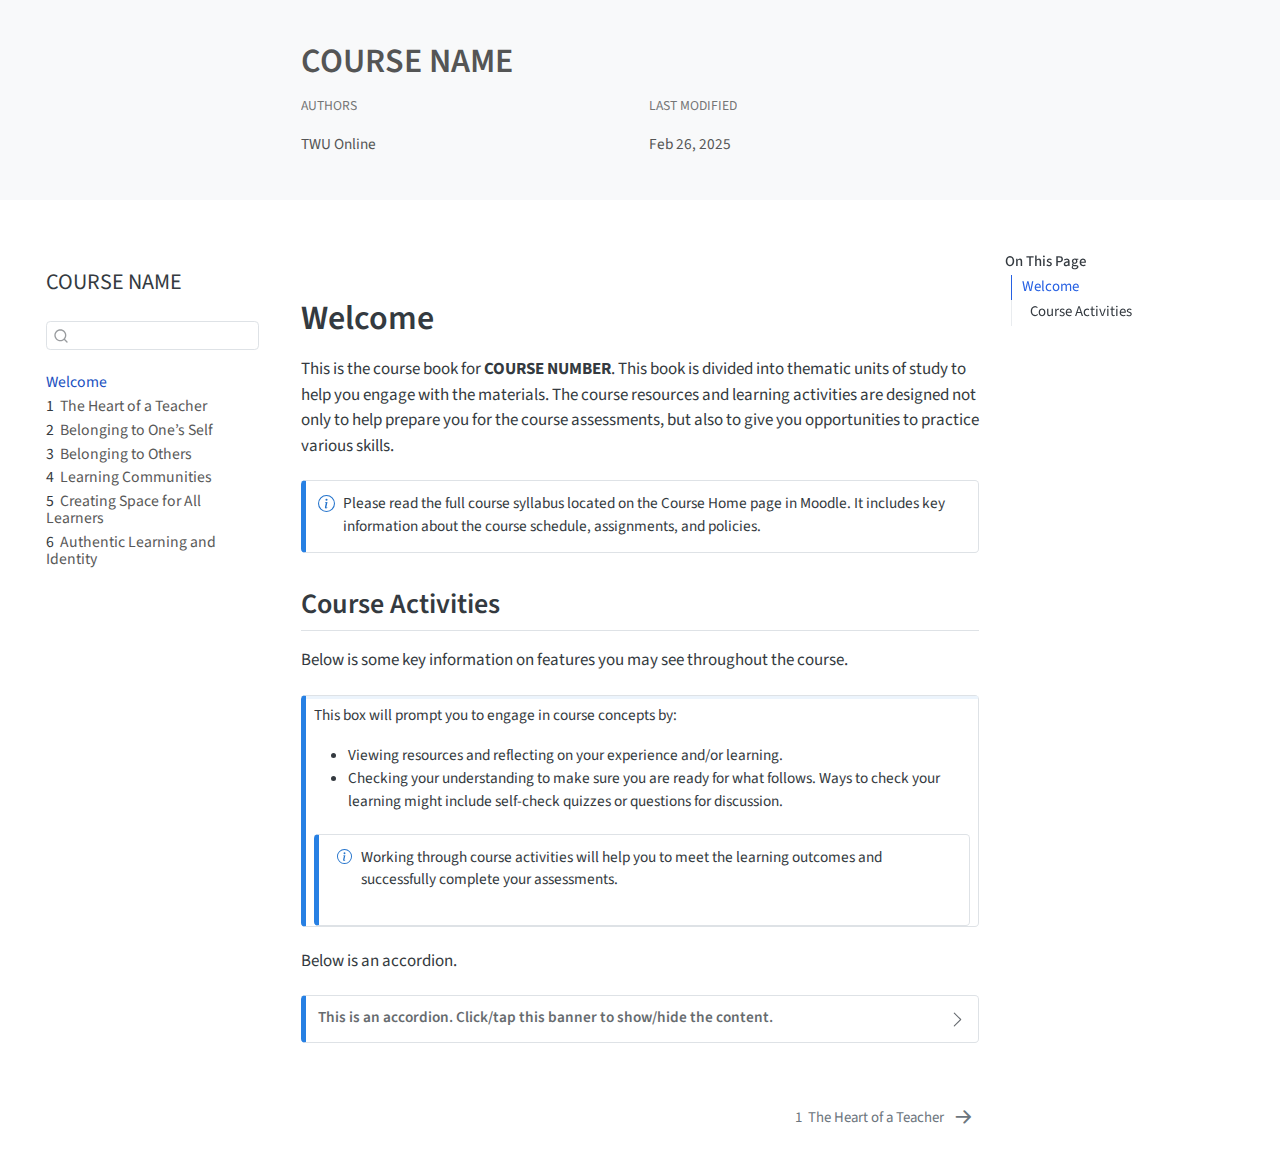
==== docs/index.html @ 06bf8e3d "initial Quarto conversion from bookdown" ====
<!DOCTYPE html>
<html xmlns="http://www.w3.org/1999/xhtml" lang="en" xml:lang="en"><head>

<meta charset="utf-8">
<meta name="generator" content="quarto-1.6.42">

<meta name="viewport" content="width=device-width, initial-scale=1.0, user-scalable=yes">

<meta name="author" content="TWU Online">

<title>COURSE NAME</title>
<style>
code{white-space: pre-wrap;}
span.smallcaps{font-variant: small-caps;}
div.columns{display: flex; gap: min(4vw, 1.5em);}
div.column{flex: auto; overflow-x: auto;}
div.hanging-indent{margin-left: 1.5em; text-indent: -1.5em;}
ul.task-list{list-style: none;}
ul.task-list li input[type="checkbox"] {
  width: 0.8em;
  margin: 0 0.8em 0.2em -1em; /* quarto-specific, see https://github.com/quarto-dev/quarto-cli/issues/4556 */ 
  vertical-align: middle;
}
</style>


<script src="site_libs/quarto-nav/quarto-nav.js"></script>
<script src="site_libs/quarto-nav/headroom.min.js"></script>
<script src="site_libs/clipboard/clipboard.min.js"></script>
<script src="site_libs/quarto-search/autocomplete.umd.js"></script>
<script src="site_libs/quarto-search/fuse.min.js"></script>
<script src="site_libs/quarto-search/quarto-search.js"></script>
<meta name="quarto:offset" content="./">
<link href="./u1.html" rel="next">
<script src="site_libs/quarto-html/quarto.js"></script>
<script src="site_libs/quarto-html/popper.min.js"></script>
<script src="site_libs/quarto-html/tippy.umd.min.js"></script>
<script src="site_libs/quarto-html/anchor.min.js"></script>
<link href="site_libs/quarto-html/tippy.css" rel="stylesheet">
<link href="site_libs/quarto-html/quarto-syntax-highlighting-2f5df379a58b258e96c21c0638c20c03.css" rel="stylesheet" id="quarto-text-highlighting-styles">
<script src="site_libs/bootstrap/bootstrap.min.js"></script>
<link href="site_libs/bootstrap/bootstrap-icons.css" rel="stylesheet">
<link href="site_libs/bootstrap/bootstrap-626149efe8f5d16e1d391ba177679bf0.min.css" rel="stylesheet" append-hash="true" id="quarto-bootstrap" data-mode="light">
<script id="quarto-search-options" type="application/json">{
  "location": "sidebar",
  "copy-button": false,
  "collapse-after": 3,
  "panel-placement": "start",
  "type": "textbox",
  "limit": 50,
  "keyboard-shortcut": [
    "f",
    "/",
    "s"
  ],
  "show-item-context": false,
  "language": {
    "search-no-results-text": "No results",
    "search-matching-documents-text": "matching documents",
    "search-copy-link-title": "Copy link to search",
    "search-hide-matches-text": "Hide additional matches",
    "search-more-match-text": "more match in this document",
    "search-more-matches-text": "more matches in this document",
    "search-clear-button-title": "Clear",
    "search-text-placeholder": "",
    "search-detached-cancel-button-title": "Cancel",
    "search-submit-button-title": "Submit",
    "search-label": "Search"
  }
}</script>
<script type="application/javascript" src="https://twuonline.github.io/course-materials/quarto/twu_global_header.js"></script>
<link rel="shortcut icon" href="https://twuonline.github.io/course-materials/quarto/favicon.ico">


<link rel="stylesheet" href="https://twuonline.github.io/course-materials/quarto/twu_styles.css">
</head>

<body class="nav-sidebar floating">

<div id="quarto-search-results"></div>
  <header id="quarto-header" class="headroom fixed-top quarto-banner">
  <nav class="quarto-secondary-nav">
    <div class="container-fluid d-flex">
      <button type="button" class="quarto-btn-toggle btn" data-bs-toggle="collapse" role="button" data-bs-target=".quarto-sidebar-collapse-item" aria-controls="quarto-sidebar" aria-expanded="false" aria-label="Toggle sidebar navigation" onclick="if (window.quartoToggleHeadroom) { window.quartoToggleHeadroom(); }">
        <i class="bi bi-layout-text-sidebar-reverse"></i>
      </button>
        <nav class="quarto-page-breadcrumbs" aria-label="breadcrumb"><ol class="breadcrumb"><li class="breadcrumb-item"><a href="./index.html">Welcome</a></li></ol></nav>
        <a class="flex-grow-1" role="navigation" data-bs-toggle="collapse" data-bs-target=".quarto-sidebar-collapse-item" aria-controls="quarto-sidebar" aria-expanded="false" aria-label="Toggle sidebar navigation" onclick="if (window.quartoToggleHeadroom) { window.quartoToggleHeadroom(); }">      
        </a>
      <button type="button" class="btn quarto-search-button" aria-label="Search" onclick="window.quartoOpenSearch();">
        <i class="bi bi-search"></i>
      </button>
    </div>
  </nav>
</header>
<!-- content -->
<header id="title-block-header" class="quarto-title-block default page-columns page-full">
    <div class="quarto-title-banner page-columns page-full">
        <div class="quarto-title page-columns page-full">
            <h1 class="title column-body">COURSE NAME</h1>
            
        </div>
        <div class="quarto-title-meta">
            <div>
                            <div class="quarto-title-meta-heading"><p>Authors</p></div>
                            <div class="quarto-title-meta-contents"><p>TWU Online</p></div>
                        </div>
              <div>
                            <div class="quarto-title-meta-heading"><p>Last Modified</p></div>
                            <div class="quarto-title-meta-contents"><p>Feb 26, 2025</p></div>
                        </div>
        </div>
    </div>
</header><div id="quarto-content" class="quarto-container page-columns page-rows-contents page-layout-article">
<!-- sidebar -->
  <nav id="quarto-sidebar" class="sidebar collapse collapse-horizontal quarto-sidebar-collapse-item sidebar-navigation floating overflow-auto">
    <div class="pt-lg-2 mt-2 text-left sidebar-header">
    <div class="sidebar-title mb-0 py-0">
      <a href="./">COURSE NAME</a> 
    </div>
      </div>
        <div class="mt-2 flex-shrink-0 align-items-center">
        <div class="sidebar-search">
        <div id="quarto-search" class="" title="Search"></div>
        </div>
        </div>
    <div class="sidebar-menu-container"> 
    <ul class="list-unstyled mt-1">
        <li class="sidebar-item">
  <div class="sidebar-item-container"> 
  <a href="./index.html" class="sidebar-item-text sidebar-link active">
 <span class="menu-text">Welcome</span></a>
  </div>
</li>
        <li class="sidebar-item">
  <div class="sidebar-item-container"> 
  <a href="./u1.html" class="sidebar-item-text sidebar-link">
 <span class="menu-text"><span class="chapter-number">1</span>&nbsp; <span class="chapter-title">The Heart of a Teacher</span></span></a>
  </div>
</li>
        <li class="sidebar-item">
  <div class="sidebar-item-container"> 
  <a href="./u2.html" class="sidebar-item-text sidebar-link">
 <span class="menu-text"><span class="chapter-number">2</span>&nbsp; <span class="chapter-title">Belonging to One’s Self</span></span></a>
  </div>
</li>
        <li class="sidebar-item">
  <div class="sidebar-item-container"> 
  <a href="./u3.html" class="sidebar-item-text sidebar-link">
 <span class="menu-text"><span class="chapter-number">3</span>&nbsp; <span class="chapter-title">Belonging to Others</span></span></a>
  </div>
</li>
        <li class="sidebar-item">
  <div class="sidebar-item-container"> 
  <a href="./u4.html" class="sidebar-item-text sidebar-link">
 <span class="menu-text"><span class="chapter-number">4</span>&nbsp; <span class="chapter-title">Learning Communities</span></span></a>
  </div>
</li>
        <li class="sidebar-item">
  <div class="sidebar-item-container"> 
  <a href="./u5.html" class="sidebar-item-text sidebar-link">
 <span class="menu-text"><span class="chapter-number">5</span>&nbsp; <span class="chapter-title">Creating Space for All Learners</span></span></a>
  </div>
</li>
        <li class="sidebar-item">
  <div class="sidebar-item-container"> 
  <a href="./u6.html" class="sidebar-item-text sidebar-link">
 <span class="menu-text"><span class="chapter-number">6</span>&nbsp; <span class="chapter-title">Authentic Learning and Identity</span></span></a>
  </div>
</li>
    </ul>
    </div>
</nav>
<div id="quarto-sidebar-glass" class="quarto-sidebar-collapse-item" data-bs-toggle="collapse" data-bs-target=".quarto-sidebar-collapse-item"></div>
<!-- margin-sidebar -->
    <div id="quarto-margin-sidebar" class="sidebar margin-sidebar">
        <nav id="TOC" role="doc-toc" class="toc-active">
    <h2 id="toc-title">On This Page</h2>
   
  <ul>
  <li><a href="#welcome" id="toc-welcome" class="nav-link active" data-scroll-target="#welcome">Welcome</a>
  <ul>
  <li><a href="#course-activities" id="toc-course-activities" class="nav-link" data-scroll-target="#course-activities">Course Activities</a></li>
  </ul></li>
  </ul>
</nav>
    </div>
<!-- main -->
<main class="content quarto-banner-title-block" id="quarto-document-content">




<section id="welcome" class="level1 unnumbered">
<h1 class="unnumbered">Welcome</h1>
<p>This is the course book for <strong>COURSE NUMBER</strong>. This book is divided into thematic units of study to help you engage with the materials. The course resources and learning activities are designed not only to help prepare you for the course assessments, but also to give you opportunities to practice various skills.</p>
<div class="callout callout-style-simple callout-note">
<div class="callout-body d-flex">
<div class="callout-icon-container">
<i class="callout-icon"></i>
</div>
<div class="callout-body-container">
<p>Please read the full course syllabus located on the Course Home page in Moodle. It includes key information about the course schedule, assignments, and policies.</p>
</div>
</div>
</div>
<section id="course-activities" class="level2 unnumbered">
<h2 class="unnumbered anchored" data-anchor-id="course-activities">Course Activities</h2>
<p>Below is some key information on features you may see throughout the course.</p>
<div class="callout callout-style-default callout-note no-icon callout-titled">
<div class="callout-header d-flex align-content-center">
<div class="callout-icon-container">
<i class="callout-icon no-icon"></i>
</div>
<div class="callout-title-container flex-fill">

</div>
</div>
<div class="callout-body-container callout-body">
<p>This box will prompt you to engage in course concepts by:</p>
<ul>
<li>Viewing resources and reflecting on your experience and/or learning.</li>
<li>Checking your understanding to make sure you are ready for what follows. Ways to check your learning might include self-check quizzes or questions for discussion.</li>
</ul>
<div class="callout callout-style-simple callout-note">
<div class="callout-body d-flex">
<div class="callout-icon-container">
<i class="callout-icon"></i>
</div>
<div class="callout-body-container">
<p>Working through course activities will help you to meet the learning outcomes and successfully complete your assessments.</p>
</div>
</div>
</div>
</div>
</div>
<p>Below is an accordion.</p>
<div class="callout callout-style-simple accordion callout-note no-icon callout-titled">
                    <div class="callout-header d-flex align-content-center" data-bs-toggle="collapse" data-bs-target=".accordion-1-contents" aria-controls="accordion-1" aria-expanded="false" aria-label="Toggle callout">
                        <div class="callout-icon-container">
                            <i class="callout-icon no-icon"></i>
                        </div>
                        <div class="callout-title-container flex-fill">
                            This is an accordion. Click/tap this banner to show/hide the content.
                        </div>
                        <button class="callout-btn-toggle d-inline-block border-0 py-1 ps-1 pe-0 float-end"><i class="callout-toggle"></i></button>
                    </div>
                    <div id="accordion-1" class="accordion-1-contents callout-collapse collapse">
                        <div class="callout-body-container callout-body">
                  
<p>An accordion may contain extra content such as worked examples or sample answers.</p>
                        </div>
                    </div>
                  
</div>


</section>
</section>

</main> <!-- /main -->
<script id="quarto-html-after-body" type="application/javascript">
window.document.addEventListener("DOMContentLoaded", function (event) {
  const toggleBodyColorMode = (bsSheetEl) => {
    const mode = bsSheetEl.getAttribute("data-mode");
    const bodyEl = window.document.querySelector("body");
    if (mode === "dark") {
      bodyEl.classList.add("quarto-dark");
      bodyEl.classList.remove("quarto-light");
    } else {
      bodyEl.classList.add("quarto-light");
      bodyEl.classList.remove("quarto-dark");
    }
  }
  const toggleBodyColorPrimary = () => {
    const bsSheetEl = window.document.querySelector("link#quarto-bootstrap");
    if (bsSheetEl) {
      toggleBodyColorMode(bsSheetEl);
    }
  }
  toggleBodyColorPrimary();  
  const icon = "";
  const anchorJS = new window.AnchorJS();
  anchorJS.options = {
    placement: 'right',
    icon: icon
  };
  anchorJS.add('.anchored');
  const isCodeAnnotation = (el) => {
    for (const clz of el.classList) {
      if (clz.startsWith('code-annotation-')) {                     
        return true;
      }
    }
    return false;
  }
  const onCopySuccess = function(e) {
    // button target
    const button = e.trigger;
    // don't keep focus
    button.blur();
    // flash "checked"
    button.classList.add('code-copy-button-checked');
    var currentTitle = button.getAttribute("title");
    button.setAttribute("title", "Copied!");
    let tooltip;
    if (window.bootstrap) {
      button.setAttribute("data-bs-toggle", "tooltip");
      button.setAttribute("data-bs-placement", "left");
      button.setAttribute("data-bs-title", "Copied!");
      tooltip = new bootstrap.Tooltip(button, 
        { trigger: "manual", 
          customClass: "code-copy-button-tooltip",
          offset: [0, -8]});
      tooltip.show();    
    }
    setTimeout(function() {
      if (tooltip) {
        tooltip.hide();
        button.removeAttribute("data-bs-title");
        button.removeAttribute("data-bs-toggle");
        button.removeAttribute("data-bs-placement");
      }
      button.setAttribute("title", currentTitle);
      button.classList.remove('code-copy-button-checked');
    }, 1000);
    // clear code selection
    e.clearSelection();
  }
  const getTextToCopy = function(trigger) {
      const codeEl = trigger.previousElementSibling.cloneNode(true);
      for (const childEl of codeEl.children) {
        if (isCodeAnnotation(childEl)) {
          childEl.remove();
        }
      }
      return codeEl.innerText;
  }
  const clipboard = new window.ClipboardJS('.code-copy-button:not([data-in-quarto-modal])', {
    text: getTextToCopy
  });
  clipboard.on('success', onCopySuccess);
  if (window.document.getElementById('quarto-embedded-source-code-modal')) {
    const clipboardModal = new window.ClipboardJS('.code-copy-button[data-in-quarto-modal]', {
      text: getTextToCopy,
      container: window.document.getElementById('quarto-embedded-source-code-modal')
    });
    clipboardModal.on('success', onCopySuccess);
  }
    var localhostRegex = new RegExp(/^(?:http|https):\/\/localhost\:?[0-9]*\//);
    var mailtoRegex = new RegExp(/^mailto:/);
      var filterRegex = new RegExp('/' + window.location.host + '/');
    var isInternal = (href) => {
        return filterRegex.test(href) || localhostRegex.test(href) || mailtoRegex.test(href);
    }
    // Inspect non-navigation links and adorn them if external
 	var links = window.document.querySelectorAll('a[href]:not(.nav-link):not(.navbar-brand):not(.toc-action):not(.sidebar-link):not(.sidebar-item-toggle):not(.pagination-link):not(.no-external):not([aria-hidden]):not(.dropdown-item):not(.quarto-navigation-tool):not(.about-link)');
    for (var i=0; i<links.length; i++) {
      const link = links[i];
      if (!isInternal(link.href)) {
        // undo the damage that might have been done by quarto-nav.js in the case of
        // links that we want to consider external
        if (link.dataset.originalHref !== undefined) {
          link.href = link.dataset.originalHref;
        }
      }
    }
  function tippyHover(el, contentFn, onTriggerFn, onUntriggerFn) {
    const config = {
      allowHTML: true,
      maxWidth: 500,
      delay: 100,
      arrow: false,
      appendTo: function(el) {
          return el.parentElement;
      },
      interactive: true,
      interactiveBorder: 10,
      theme: 'quarto',
      placement: 'bottom-start',
    };
    if (contentFn) {
      config.content = contentFn;
    }
    if (onTriggerFn) {
      config.onTrigger = onTriggerFn;
    }
    if (onUntriggerFn) {
      config.onUntrigger = onUntriggerFn;
    }
    window.tippy(el, config); 
  }
  const noterefs = window.document.querySelectorAll('a[role="doc-noteref"]');
  for (var i=0; i<noterefs.length; i++) {
    const ref = noterefs[i];
    tippyHover(ref, function() {
      // use id or data attribute instead here
      let href = ref.getAttribute('data-footnote-href') || ref.getAttribute('href');
      try { href = new URL(href).hash; } catch {}
      const id = href.replace(/^#\/?/, "");
      const note = window.document.getElementById(id);
      if (note) {
        return note.innerHTML;
      } else {
        return "";
      }
    });
  }
  const xrefs = window.document.querySelectorAll('a.quarto-xref');
  const processXRef = (id, note) => {
    // Strip column container classes
    const stripColumnClz = (el) => {
      el.classList.remove("page-full", "page-columns");
      if (el.children) {
        for (const child of el.children) {
          stripColumnClz(child);
        }
      }
    }
    stripColumnClz(note)
    if (id === null || id.startsWith('sec-')) {
      // Special case sections, only their first couple elements
      const container = document.createElement("div");
      if (note.children && note.children.length > 2) {
        container.appendChild(note.children[0].cloneNode(true));
        for (let i = 1; i < note.children.length; i++) {
          const child = note.children[i];
          if (child.tagName === "P" && child.innerText === "") {
            continue;
          } else {
            container.appendChild(child.cloneNode(true));
            break;
          }
        }
        if (window.Quarto?.typesetMath) {
          window.Quarto.typesetMath(container);
        }
        return container.innerHTML
      } else {
        if (window.Quarto?.typesetMath) {
          window.Quarto.typesetMath(note);
        }
        return note.innerHTML;
      }
    } else {
      // Remove any anchor links if they are present
      const anchorLink = note.querySelector('a.anchorjs-link');
      if (anchorLink) {
        anchorLink.remove();
      }
      if (window.Quarto?.typesetMath) {
        window.Quarto.typesetMath(note);
      }
      if (note.classList.contains("callout")) {
        return note.outerHTML;
      } else {
        return note.innerHTML;
      }
    }
  }
  for (var i=0; i<xrefs.length; i++) {
    const xref = xrefs[i];
    tippyHover(xref, undefined, function(instance) {
      instance.disable();
      let url = xref.getAttribute('href');
      let hash = undefined; 
      if (url.startsWith('#')) {
        hash = url;
      } else {
        try { hash = new URL(url).hash; } catch {}
      }
      if (hash) {
        const id = hash.replace(/^#\/?/, "");
        const note = window.document.getElementById(id);
        if (note !== null) {
          try {
            const html = processXRef(id, note.cloneNode(true));
            instance.setContent(html);
          } finally {
            instance.enable();
            instance.show();
          }
        } else {
          // See if we can fetch this
          fetch(url.split('#')[0])
          .then(res => res.text())
          .then(html => {
            const parser = new DOMParser();
            const htmlDoc = parser.parseFromString(html, "text/html");
            const note = htmlDoc.getElementById(id);
            if (note !== null) {
              const html = processXRef(id, note);
              instance.setContent(html);
            } 
          }).finally(() => {
            instance.enable();
            instance.show();
          });
        }
      } else {
        // See if we can fetch a full url (with no hash to target)
        // This is a special case and we should probably do some content thinning / targeting
        fetch(url)
        .then(res => res.text())
        .then(html => {
          const parser = new DOMParser();
          const htmlDoc = parser.parseFromString(html, "text/html");
          const note = htmlDoc.querySelector('main.content');
          if (note !== null) {
            // This should only happen for chapter cross references
            // (since there is no id in the URL)
            // remove the first header
            if (note.children.length > 0 && note.children[0].tagName === "HEADER") {
              note.children[0].remove();
            }
            const html = processXRef(null, note);
            instance.setContent(html);
          } 
        }).finally(() => {
          instance.enable();
          instance.show();
        });
      }
    }, function(instance) {
    });
  }
      let selectedAnnoteEl;
      const selectorForAnnotation = ( cell, annotation) => {
        let cellAttr = 'data-code-cell="' + cell + '"';
        let lineAttr = 'data-code-annotation="' +  annotation + '"';
        const selector = 'span[' + cellAttr + '][' + lineAttr + ']';
        return selector;
      }
      const selectCodeLines = (annoteEl) => {
        const doc = window.document;
        const targetCell = annoteEl.getAttribute("data-target-cell");
        const targetAnnotation = annoteEl.getAttribute("data-target-annotation");
        const annoteSpan = window.document.querySelector(selectorForAnnotation(targetCell, targetAnnotation));
        const lines = annoteSpan.getAttribute("data-code-lines").split(",");
        const lineIds = lines.map((line) => {
          return targetCell + "-" + line;
        })
        let top = null;
        let height = null;
        let parent = null;
        if (lineIds.length > 0) {
            //compute the position of the single el (top and bottom and make a div)
            const el = window.document.getElementById(lineIds[0]);
            top = el.offsetTop;
            height = el.offsetHeight;
            parent = el.parentElement.parentElement;
          if (lineIds.length > 1) {
            const lastEl = window.document.getElementById(lineIds[lineIds.length - 1]);
            const bottom = lastEl.offsetTop + lastEl.offsetHeight;
            height = bottom - top;
          }
          if (top !== null && height !== null && parent !== null) {
            // cook up a div (if necessary) and position it 
            let div = window.document.getElementById("code-annotation-line-highlight");
            if (div === null) {
              div = window.document.createElement("div");
              div.setAttribute("id", "code-annotation-line-highlight");
              div.style.position = 'absolute';
              parent.appendChild(div);
            }
            div.style.top = top - 2 + "px";
            div.style.height = height + 4 + "px";
            div.style.left = 0;
            let gutterDiv = window.document.getElementById("code-annotation-line-highlight-gutter");
            if (gutterDiv === null) {
              gutterDiv = window.document.createElement("div");
              gutterDiv.setAttribute("id", "code-annotation-line-highlight-gutter");
              gutterDiv.style.position = 'absolute';
              const codeCell = window.document.getElementById(targetCell);
              const gutter = codeCell.querySelector('.code-annotation-gutter');
              gutter.appendChild(gutterDiv);
            }
            gutterDiv.style.top = top - 2 + "px";
            gutterDiv.style.height = height + 4 + "px";
          }
          selectedAnnoteEl = annoteEl;
        }
      };
      const unselectCodeLines = () => {
        const elementsIds = ["code-annotation-line-highlight", "code-annotation-line-highlight-gutter"];
        elementsIds.forEach((elId) => {
          const div = window.document.getElementById(elId);
          if (div) {
            div.remove();
          }
        });
        selectedAnnoteEl = undefined;
      };
        // Handle positioning of the toggle
    window.addEventListener(
      "resize",
      throttle(() => {
        elRect = undefined;
        if (selectedAnnoteEl) {
          selectCodeLines(selectedAnnoteEl);
        }
      }, 10)
    );
    function throttle(fn, ms) {
    let throttle = false;
    let timer;
      return (...args) => {
        if(!throttle) { // first call gets through
            fn.apply(this, args);
            throttle = true;
        } else { // all the others get throttled
            if(timer) clearTimeout(timer); // cancel #2
            timer = setTimeout(() => {
              fn.apply(this, args);
              timer = throttle = false;
            }, ms);
        }
      };
    }
      // Attach click handler to the DT
      const annoteDls = window.document.querySelectorAll('dt[data-target-cell]');
      for (const annoteDlNode of annoteDls) {
        annoteDlNode.addEventListener('click', (event) => {
          const clickedEl = event.target;
          if (clickedEl !== selectedAnnoteEl) {
            unselectCodeLines();
            const activeEl = window.document.querySelector('dt[data-target-cell].code-annotation-active');
            if (activeEl) {
              activeEl.classList.remove('code-annotation-active');
            }
            selectCodeLines(clickedEl);
            clickedEl.classList.add('code-annotation-active');
          } else {
            // Unselect the line
            unselectCodeLines();
            clickedEl.classList.remove('code-annotation-active');
          }
        });
      }
  const findCites = (el) => {
    const parentEl = el.parentElement;
    if (parentEl) {
      const cites = parentEl.dataset.cites;
      if (cites) {
        return {
          el,
          cites: cites.split(' ')
        };
      } else {
        return findCites(el.parentElement)
      }
    } else {
      return undefined;
    }
  };
  var bibliorefs = window.document.querySelectorAll('a[role="doc-biblioref"]');
  for (var i=0; i<bibliorefs.length; i++) {
    const ref = bibliorefs[i];
    const citeInfo = findCites(ref);
    if (citeInfo) {
      tippyHover(citeInfo.el, function() {
        var popup = window.document.createElement('div');
        citeInfo.cites.forEach(function(cite) {
          var citeDiv = window.document.createElement('div');
          citeDiv.classList.add('hanging-indent');
          citeDiv.classList.add('csl-entry');
          var biblioDiv = window.document.getElementById('ref-' + cite);
          if (biblioDiv) {
            citeDiv.innerHTML = biblioDiv.innerHTML;
          }
          popup.appendChild(citeDiv);
        });
        return popup.innerHTML;
      });
    }
  }
});
</script>
<nav class="page-navigation">
  <div class="nav-page nav-page-previous">
  </div>
  <div class="nav-page nav-page-next">
      <a href="./u1.html" class="pagination-link" aria-label="The Heart of a Teacher">
        <span class="nav-page-text"><span class="chapter-number">1</span>&nbsp; <span class="chapter-title">The Heart of a Teacher</span></span> <i class="bi bi-arrow-right-short"></i>
      </a>
  </div>
</nav>
</div> <!-- /content -->




</body></html>
---- docs/site_libs/quarto-html/tippy.css ----
.tippy-box[data-animation=fade][data-state=hidden]{opacity:0}[data-tippy-root]{max-width:calc(100vw - 10px)}.tippy-box{position:relative;background-color:#333;color:#fff;border-radius:4px;font-size:14px;line-height:1.4;white-space:normal;outline:0;transition-property:transform,visibility,opacity}.tippy-box[data-placement^=top]>.tippy-arrow{bottom:0}.tippy-box[data-placement^=top]>.tippy-arrow:before{bottom:-7px;left:0;border-width:8px 8px 0;border-top-color:initial;transform-origin:center top}.tippy-box[data-placement^=bottom]>.tippy-arrow{top:0}.tippy-box[data-placement^=bottom]>.tippy-arrow:before{top:-7px;left:0;border-width:0 8px 8px;border-bottom-color:initial;transform-origin:center bottom}.tippy-box[data-placement^=left]>.tippy-arrow{right:0}.tippy-box[data-placement^=left]>.tippy-arrow:before{border-width:8px 0 8px 8px;border-left-color:initial;right:-7px;transform-origin:center left}.tippy-box[data-placement^=right]>.tippy-arrow{left:0}.tippy-box[data-placement^=right]>.tippy-arrow:before{left:-7px;border-width:8px 8px 8px 0;border-right-color:initial;transform-origin:center right}.tippy-box[data-inertia][data-state=visible]{transition-timing-function:cubic-bezier(.54,1.5,.38,1.11)}.tippy-arrow{width:16px;height:16px;color:#333}.tippy-arrow:before{content:"";position:absolute;border-color:transparent;border-style:solid}.tippy-content{position:relative;padding:5px 9px;z-index:1}
---- docs/site_libs/quarto-html/quarto-syntax-highlighting-2f5df379a58b258e96c21c0638c20c03.css ----
/* quarto syntax highlight colors */
:root {
  --quarto-hl-ot-color: #003B4F;
  --quarto-hl-at-color: #657422;
  --quarto-hl-ss-color: #20794D;
  --quarto-hl-an-color: #5E5E5E;
  --quarto-hl-fu-color: #4758AB;
  --quarto-hl-st-color: #20794D;
  --quarto-hl-cf-color: #003B4F;
  --quarto-hl-op-color: #5E5E5E;
  --quarto-hl-er-color: #AD0000;
  --quarto-hl-bn-color: #AD0000;
  --quarto-hl-al-color: #AD0000;
  --quarto-hl-va-color: #111111;
  --quarto-hl-bu-color: inherit;
  --quarto-hl-ex-color: inherit;
  --quarto-hl-pp-color: #AD0000;
  --quarto-hl-in-color: #5E5E5E;
  --quarto-hl-vs-color: #20794D;
  --quarto-hl-wa-color: #5E5E5E;
  --quarto-hl-do-color: #5E5E5E;
  --quarto-hl-im-color: #00769E;
  --quarto-hl-ch-color: #20794D;
  --quarto-hl-dt-color: #AD0000;
  --quarto-hl-fl-color: #AD0000;
  --quarto-hl-co-color: #5E5E5E;
  --quarto-hl-cv-color: #5E5E5E;
  --quarto-hl-cn-color: #8f5902;
  --quarto-hl-sc-color: #5E5E5E;
  --quarto-hl-dv-color: #AD0000;
  --quarto-hl-kw-color: #003B4F;
}

/* other quarto variables */
:root {
  --quarto-font-monospace: SFMono-Regular, Menlo, Monaco, Consolas, "Liberation Mono", "Courier New", monospace;
}

pre > code.sourceCode > span {
  color: #003B4F;
}

code span {
  color: #003B4F;
}

code.sourceCode > span {
  color: #003B4F;
}

div.sourceCode,
div.sourceCode pre.sourceCode {
  color: #003B4F;
}

code span.ot {
  color: #003B4F;
  font-style: inherit;
}

code span.at {
  color: #657422;
  font-style: inherit;
}

code span.ss {
  color: #20794D;
  font-style: inherit;
}

code span.an {
  color: #5E5E5E;
  font-style: inherit;
}

code span.fu {
  color: #4758AB;
  font-style: inherit;
}

code span.st {
  color: #20794D;
  font-style: inherit;
}

code span.cf {
  color: #003B4F;
  font-weight: bold;
  font-style: inherit;
}

code span.op {
  color: #5E5E5E;
  font-style: inherit;
}

code span.er {
  color: #AD0000;
  font-style: inherit;
}

code span.bn {
  color: #AD0000;
  font-style: inherit;
}

code span.al {
  color: #AD0000;
  font-style: inherit;
}

code span.va {
  color: #111111;
  font-style: inherit;
}

code span.bu {
  font-style: inherit;
}

code span.ex {
  font-style: inherit;
}

code span.pp {
  color: #AD0000;
  font-style: inherit;
}

code span.in {
  color: #5E5E5E;
  font-style: inherit;
}

code span.vs {
  color: #20794D;
  font-style: inherit;
}

code span.wa {
  color: #5E5E5E;
  font-style: italic;
}

code span.do {
  color: #5E5E5E;
  font-style: italic;
}

code span.im {
  color: #00769E;
  font-style: inherit;
}

code span.ch {
  color: #20794D;
  font-style: inherit;
}

code span.dt {
  color: #AD0000;
  font-style: inherit;
}

code span.fl {
  color: #AD0000;
  font-style: inherit;
}

code span.co {
  color: #5E5E5E;
  font-style: inherit;
}

code span.cv {
  color: #5E5E5E;
  font-style: italic;
}

code span.cn {
  color: #8f5902;
  font-style: inherit;
}

code span.sc {
  color: #5E5E5E;
  font-style: inherit;
}

code span.dv {
  color: #AD0000;
  font-style: inherit;
}

code span.kw {
  color: #003B4F;
  font-weight: bold;
  font-style: inherit;
}

.prevent-inlining {
  content: "</";
}

/*# sourceMappingURL=35eb38a806ee71ea6d2563be2308c832.css.map */
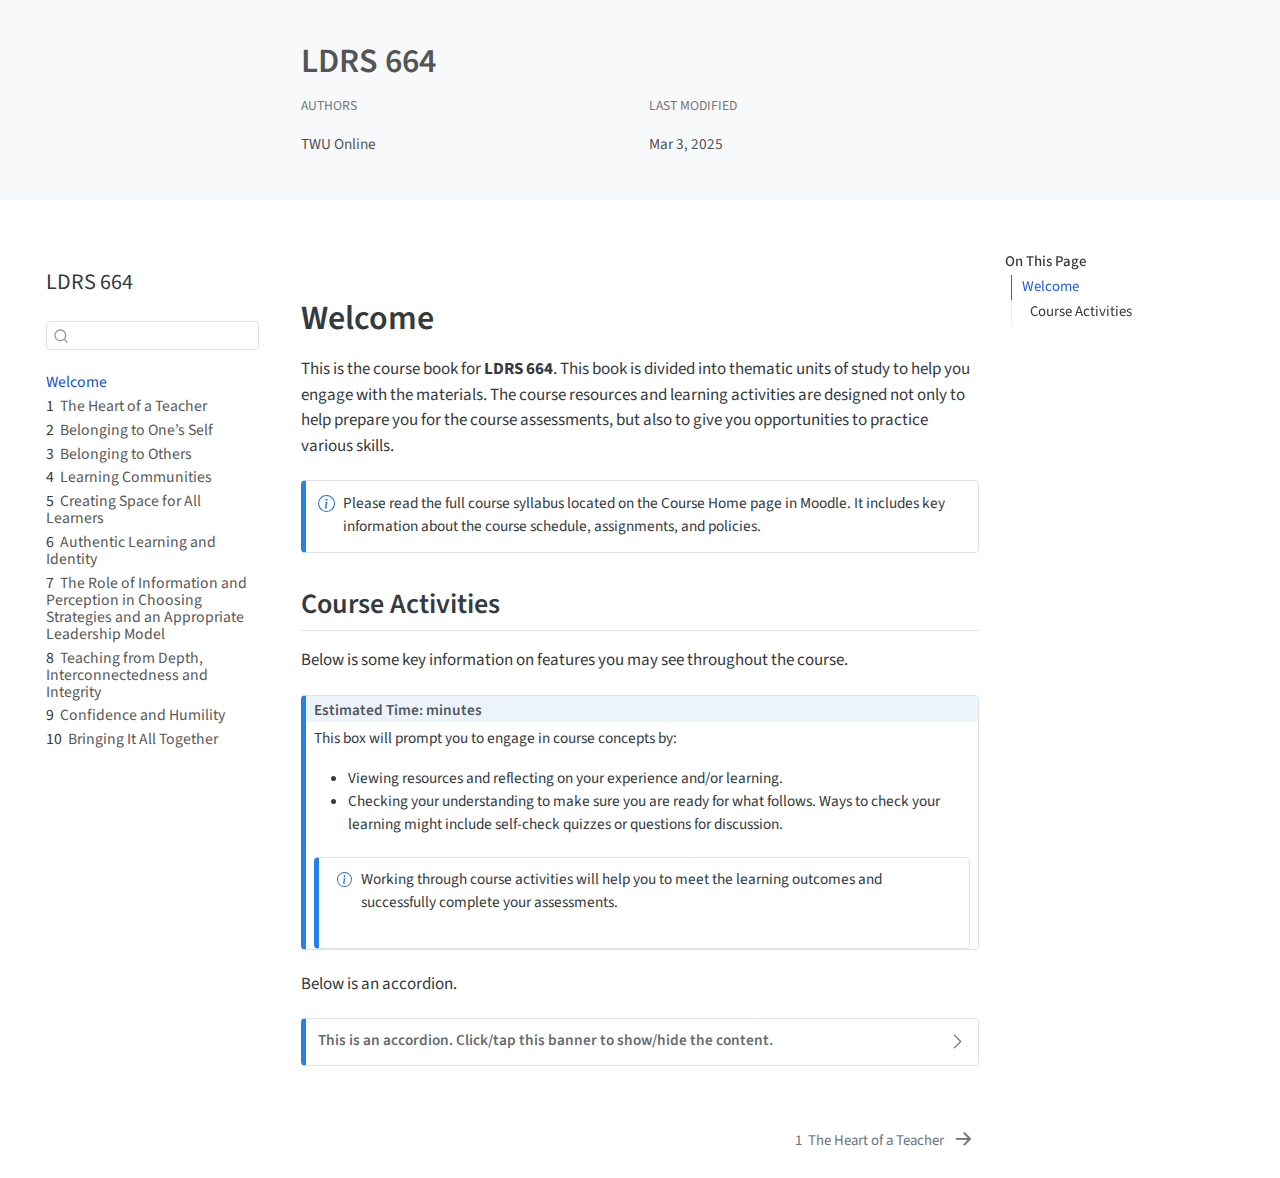
==== commit 7768649f: "rendered quarto docs" ====
--- a/docs/index.html
+++ b/docs/index.html
@@ -8,7 +8,7 @@
 
 <meta name="author" content="TWU Online">
 
-<title>COURSE NAME</title>
+<title>LDRS 664</title>
 <style>
 code{white-space: pre-wrap;}
 span.smallcaps{font-variant: small-caps;}
@@ -97,7 +97,7 @@
 <header id="title-block-header" class="quarto-title-block default page-columns page-full">
     <div class="quarto-title-banner page-columns page-full">
         <div class="quarto-title page-columns page-full">
-            <h1 class="title column-body">COURSE NAME</h1>
+            <h1 class="title column-body">LDRS 664</h1>
             
         </div>
         <div class="quarto-title-meta">
@@ -107,7 +107,7 @@
                         </div>
               <div>
                             <div class="quarto-title-meta-heading"><p>Last Modified</p></div>
-                            <div class="quarto-title-meta-contents"><p>Feb 26, 2025</p></div>
+                            <div class="quarto-title-meta-contents"><p>Mar 3, 2025</p></div>
                         </div>
         </div>
     </div>
@@ -116,7 +116,7 @@
   <nav id="quarto-sidebar" class="sidebar collapse collapse-horizontal quarto-sidebar-collapse-item sidebar-navigation floating overflow-auto">
     <div class="pt-lg-2 mt-2 text-left sidebar-header">
     <div class="sidebar-title mb-0 py-0">
-      <a href="./">COURSE NAME</a> 
+      <a href="./">LDRS 664</a> 
     </div>
       </div>
         <div class="mt-2 flex-shrink-0 align-items-center">
@@ -166,6 +166,30 @@
   <div class="sidebar-item-container"> 
   <a href="./u6.html" class="sidebar-item-text sidebar-link">
  <span class="menu-text"><span class="chapter-number">6</span>&nbsp; <span class="chapter-title">Authentic Learning and Identity</span></span></a>
+  </div>
+</li>
+        <li class="sidebar-item">
+  <div class="sidebar-item-container"> 
+  <a href="./u7.html" class="sidebar-item-text sidebar-link">
+ <span class="menu-text"><span class="chapter-number">7</span>&nbsp; <span class="chapter-title">The Role of Information and Perception in Choosing Strategies and an Appropriate Leadership Model</span></span></a>
+  </div>
+</li>
+        <li class="sidebar-item">
+  <div class="sidebar-item-container"> 
+  <a href="./u8.html" class="sidebar-item-text sidebar-link">
+ <span class="menu-text"><span class="chapter-number">8</span>&nbsp; <span class="chapter-title">Teaching from Depth, Interconnectedness and Integrity</span></span></a>
+  </div>
+</li>
+        <li class="sidebar-item">
+  <div class="sidebar-item-container"> 
+  <a href="./u9.html" class="sidebar-item-text sidebar-link">
+ <span class="menu-text"><span class="chapter-number">9</span>&nbsp; <span class="chapter-title">Confidence and Humility</span></span></a>
+  </div>
+</li>
+        <li class="sidebar-item">
+  <div class="sidebar-item-container"> 
+  <a href="./u10.html" class="sidebar-item-text sidebar-link">
+ <span class="menu-text"><span class="chapter-number">10</span>&nbsp; <span class="chapter-title">Bringing It All Together</span></span></a>
   </div>
 </li>
     </ul>
@@ -193,7 +217,7 @@
 
 <section id="welcome" class="level1 unnumbered">
 <h1 class="unnumbered">Welcome</h1>
-<p>This is the course book for <strong>COURSE NUMBER</strong>. This book is divided into thematic units of study to help you engage with the materials. The course resources and learning activities are designed not only to help prepare you for the course assessments, but also to give you opportunities to practice various skills.</p>
+<p>This is the course book for <strong>LDRS 664</strong>. This book is divided into thematic units of study to help you engage with the materials. The course resources and learning activities are designed not only to help prepare you for the course assessments, but also to give you opportunities to practice various skills.</p>
 <div class="callout callout-style-simple callout-note">
 <div class="callout-body d-flex">
 <div class="callout-icon-container">
@@ -213,7 +237,7 @@
 <i class="callout-icon no-icon"></i>
 </div>
 <div class="callout-title-container flex-fill">
-
+Estimated Time:  minutes
 </div>
 </div>
 <div class="callout-body-container callout-body">
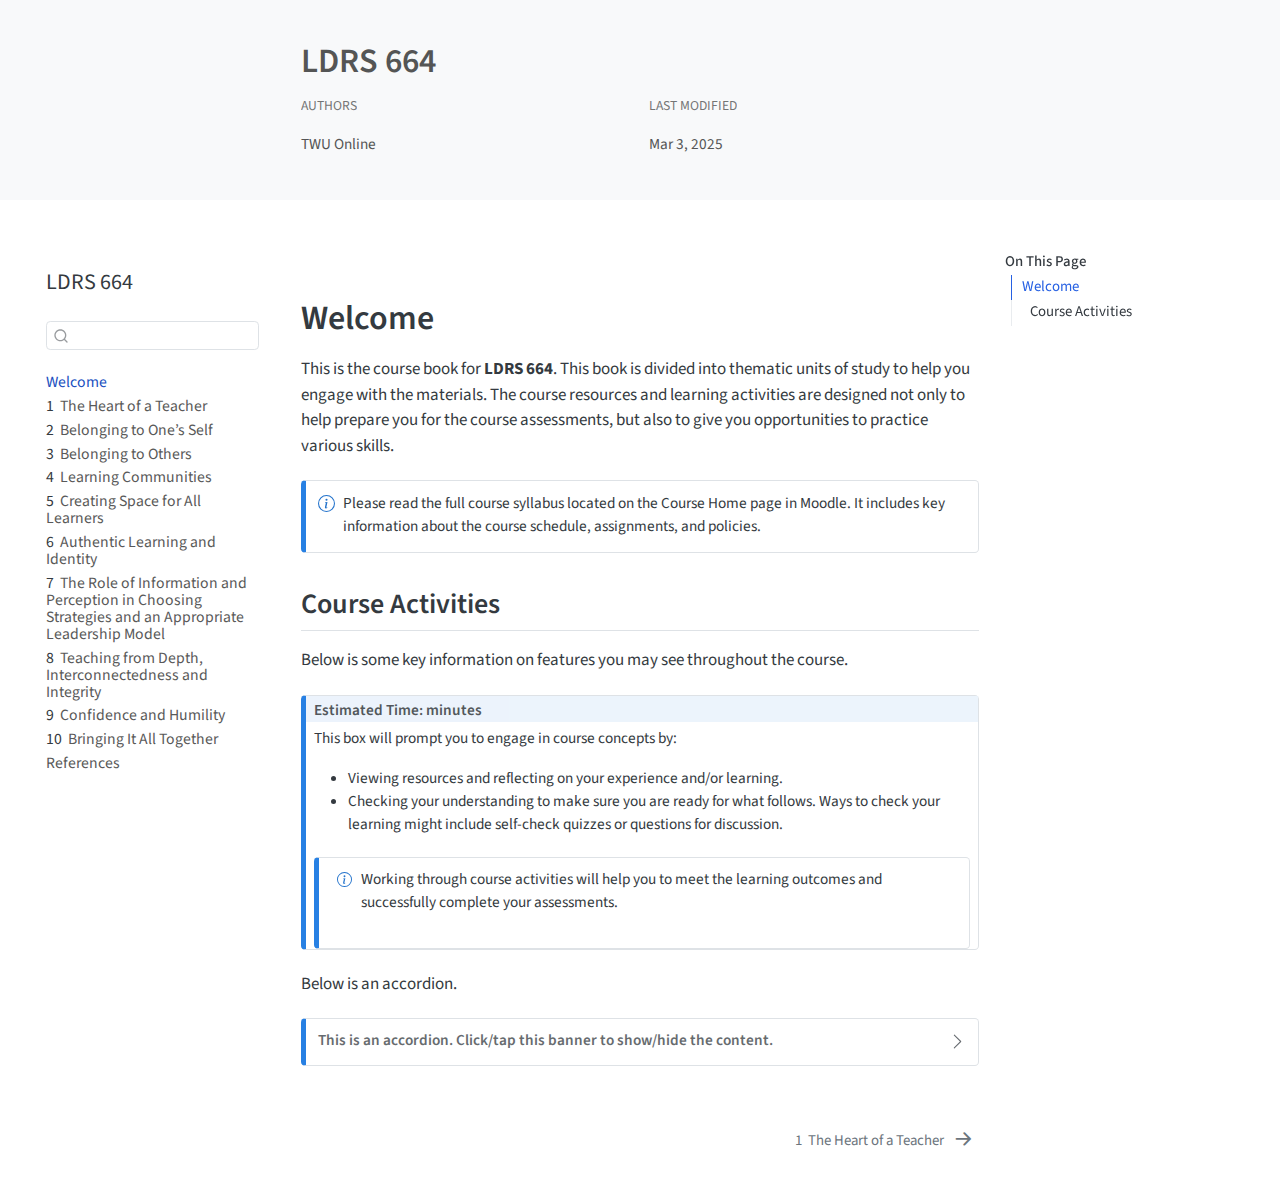
==== commit ae2fa81f: "new rendered" ====
--- a/docs/index.html
+++ b/docs/index.html
@@ -192,6 +192,12 @@
  <span class="menu-text"><span class="chapter-number">10</span>&nbsp; <span class="chapter-title">Bringing It All Together</span></span></a>
   </div>
 </li>
+        <li class="sidebar-item">
+  <div class="sidebar-item-container"> 
+  <a href="./references.html" class="sidebar-item-text sidebar-link">
+ <span class="menu-text">References</span></a>
+  </div>
+</li>
     </ul>
     </div>
 </nav>
